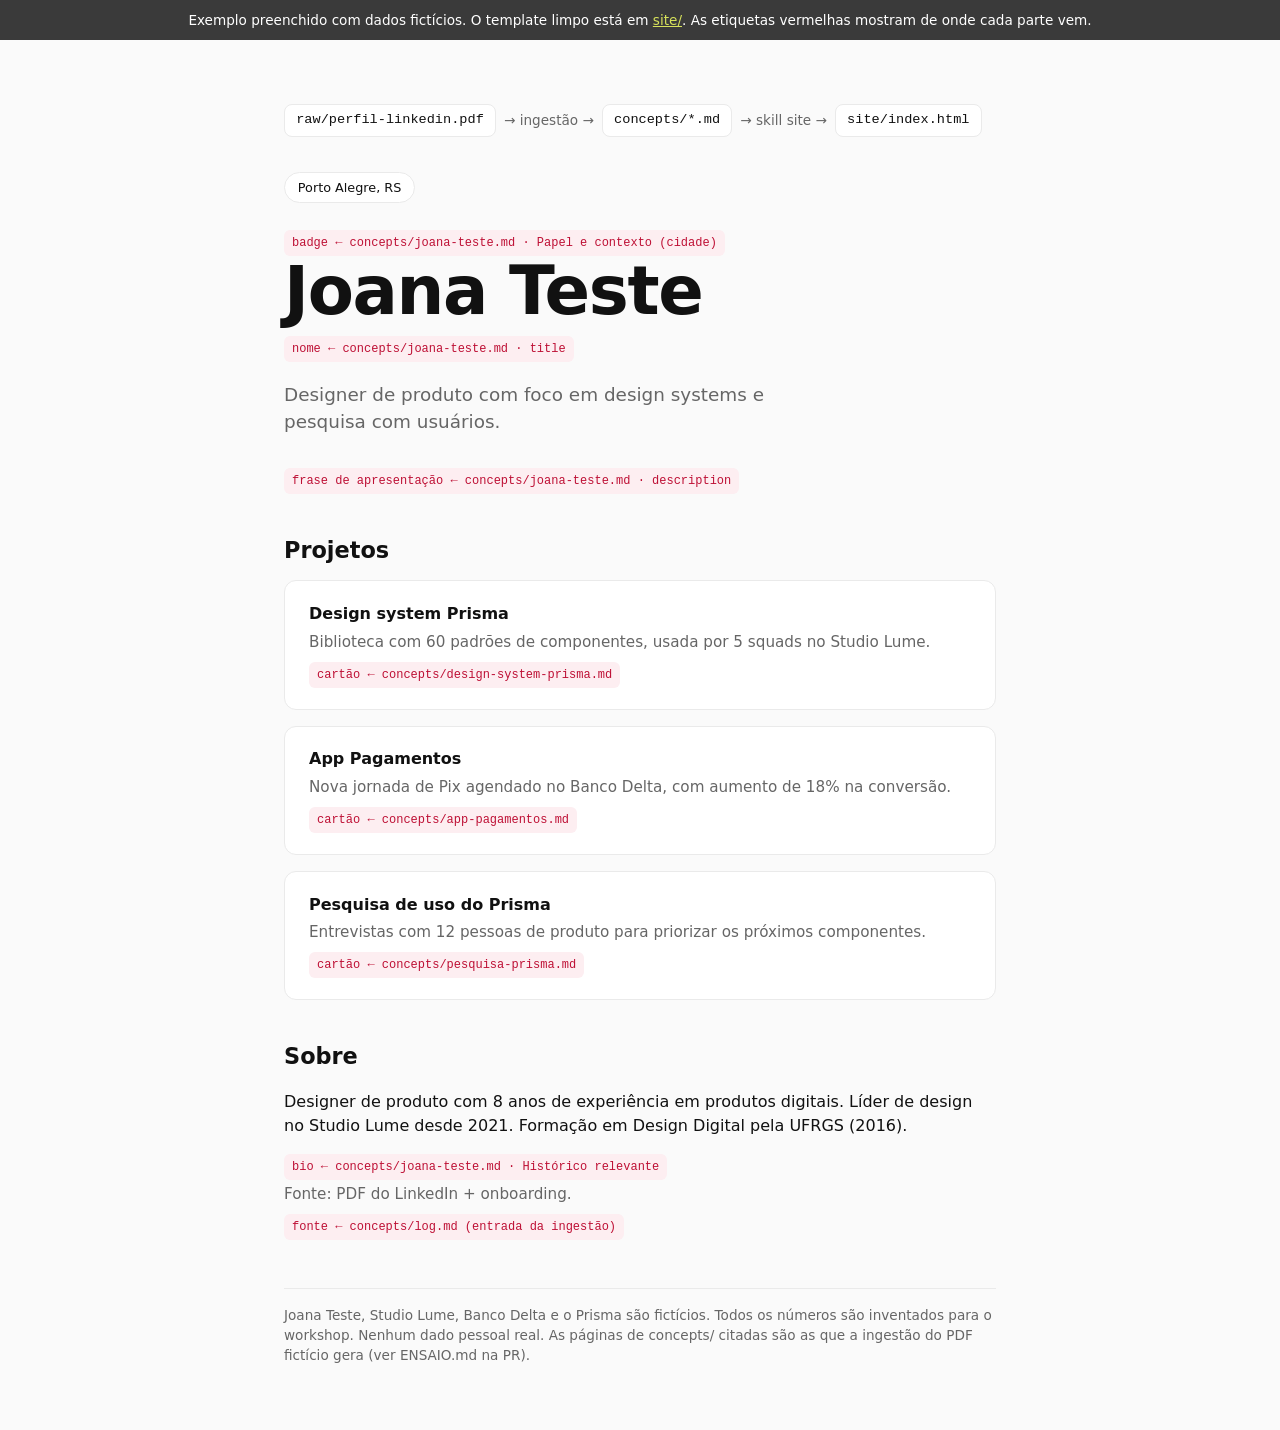
==== site/exemplo/index.html @ 86458315 "Exemplo preenchido com dados ficticios em site/exemplo (template limpo intacto)" ====
<!DOCTYPE html>
<html lang="pt-BR">
<head>
  <meta charset="UTF-8">
  <meta name="viewport" content="width=device-width, initial-scale=1">
  <title>Exemplo preenchido: Joana Teste (fictícia)</title>
  <style>
    :root { --bg:#fafafa; --fg:#111; --muted:#666; --border:#eaeaea; --note:#be1035; --notebg:#fdeef1; }
    * { box-sizing: border-box; }
    body { font-family: system-ui, -apple-system, BlinkMacSystemFont, sans-serif; margin:0; background:var(--bg); color:var(--fg); line-height:1.5; }
    .demo { background:#3a3a3a; color:#fff; font-size:.85rem; padding:.6rem 1rem; text-align:center; }
    .demo a { color:#d7e25b; }
    .container { max-width:760px; margin:0 auto; padding:3rem 1.5rem 4rem; }
    .badge { display:inline-block; font-size:.8rem; padding:.3rem .8rem; border:1px solid var(--border); border-radius:999px; margin-bottom:1.2rem; background:#fff; }
    h1 { font-size:clamp(2.6rem,7vw,4.2rem); font-weight:600; line-height:1.05; margin:0 0 .6rem; letter-spacing:-.02em; }
    .lead { font-size:1.15rem; color:var(--muted); max-width:30em; margin-bottom:2rem; }
    h2 { font-size:1.4rem; margin:2.5rem 0 .8rem; }
    .projects { display:grid; gap:1rem; }
    .card { border:1px solid var(--border); border-radius:12px; padding:1.3rem 1.5rem; background:#fff; }
    .card strong { display:block; margin-bottom:.3rem; }
    .muted { color:var(--muted); font-size:.95rem; margin:.2rem 0 0; }
    .src { display:block; margin-top:.5rem; font-size:.75rem; color:var(--note); background:var(--notebg); border-radius:6px; padding:.25rem .5rem; font-family:ui-monospace,Menlo,monospace; width:fit-content; }
    .flow { display:flex; flex-wrap:wrap; gap:.5rem; align-items:center; font-size:.85rem; margin:1rem 0 2.2rem; }
    .flow span { background:#fff; border:1px solid var(--border); border-radius:8px; padding:.35rem .7rem; font-family:ui-monospace,Menlo,monospace; }
    .flow i { color:var(--muted); font-style:normal; }
    footer { margin-top:3rem; font-size:.85rem; color:var(--muted); border-top:1px solid var(--border); padding-top:1rem; }
  </style>
</head>
<body>
  <div class="demo">Exemplo preenchido com dados fictícios. O template limpo está em <a href="../">site/</a>. As etiquetas vermelhas mostram de onde cada parte vem.</div>
  <div class="container">
    <div class="flow">
      <span>raw/perfil-linkedin.pdf</span><i>→ ingestão →</i><span>concepts/*.md</span><i>→ skill site →</i><span>site/index.html</span>
    </div>

    <span class="badge">Porto Alegre, RS</span>
    <span class="src">badge ← concepts/joana-teste.md · Papel e contexto (cidade)</span>
    <h1>Joana Teste</h1>
    <span class="src">nome ← concepts/joana-teste.md · title</span>
    <p class="lead">Designer de produto com foco em design systems e pesquisa com usuários.</p>
    <span class="src">frase de apresentação ← concepts/joana-teste.md · description</span>

    <h2>Projetos</h2>
    <div class="projects">
      <div class="card">
        <strong>Design system Prisma</strong>
        <p class="muted">Biblioteca com 60 padrões de componentes, usada por 5 squads no Studio Lume.</p>
        <span class="src">cartão ← concepts/design-system-prisma.md</span>
      </div>
      <div class="card">
        <strong>App Pagamentos</strong>
        <p class="muted">Nova jornada de Pix agendado no Banco Delta, com aumento de 18% na conversão.</p>
        <span class="src">cartão ← concepts/app-pagamentos.md</span>
      </div>
      <div class="card">
        <strong>Pesquisa de uso do Prisma</strong>
        <p class="muted">Entrevistas com 12 pessoas de produto para priorizar os próximos componentes.</p>
        <span class="src">cartão ← concepts/pesquisa-prisma.md</span>
      </div>
    </div>

    <h2>Sobre</h2>
    <p>Designer de produto com 8 anos de experiência em produtos digitais. Líder de design no Studio Lume desde 2021. Formação em Design Digital pela UFRGS (2016).</p>
    <span class="src">bio ← concepts/joana-teste.md · Histórico relevante</span>
    <p class="muted">Fonte: PDF do LinkedIn + onboarding.</p>
    <span class="src">fonte ← concepts/log.md (entrada da ingestão)</span>

    <footer>Joana Teste, Studio Lume, Banco Delta e o Prisma são fictícios. Todos os números são inventados para o workshop. Nenhum dado pessoal real. As páginas de concepts/ citadas são as que a ingestão do PDF fictício gera (ver ENSAIO.md na PR).</footer>
  </div>
</body>
</html>
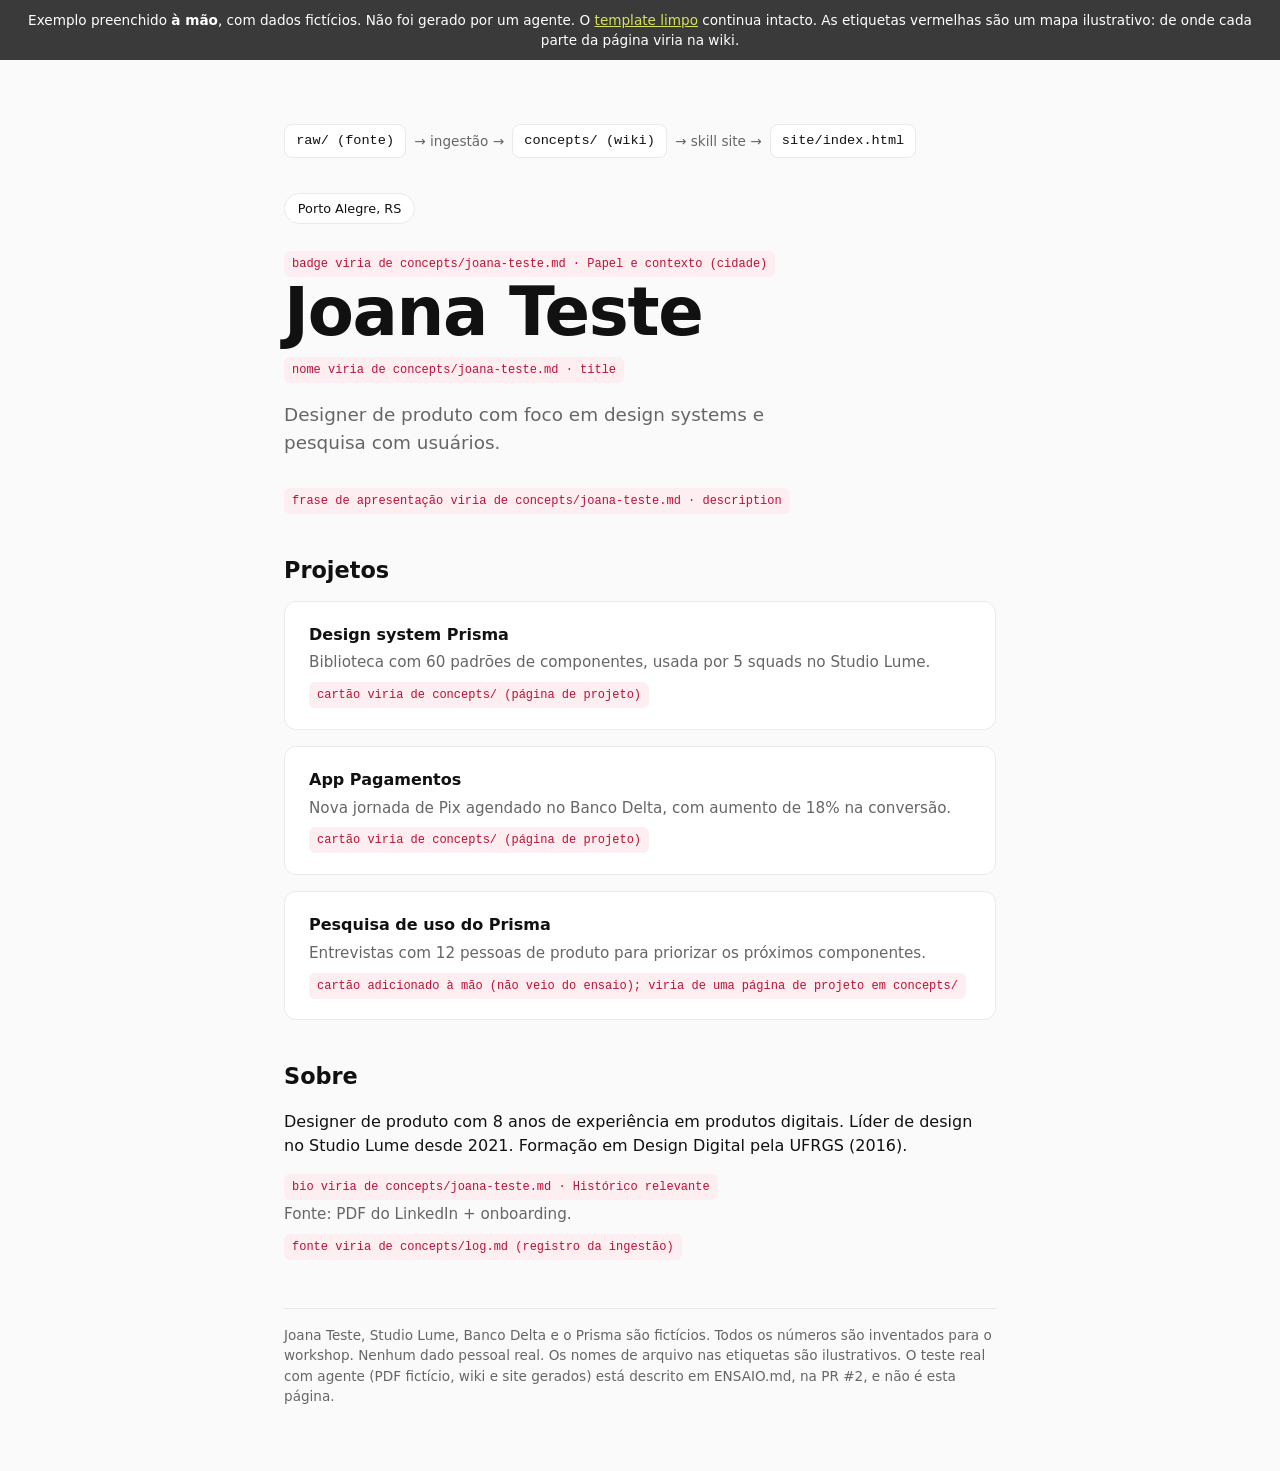
==== commit d7b3ae81: "Exemplo: rotulos como mapa ilustrativo, feito a mao" ====
--- a/site/exemplo/index.html
+++ b/site/exemplo/index.html
@@ -27,45 +27,45 @@
   </style>
 </head>
 <body>
-  <div class="demo">Exemplo preenchido com dados fictícios. O template limpo está em <a href="../">site/</a>. As etiquetas vermelhas mostram de onde cada parte vem.</div>
+  <div class="demo">Exemplo preenchido <b>à mão</b>, com dados fictícios. Não foi gerado por um agente. O <a href="https://eusouakell.github.io/wiki-seed/">template limpo</a> continua intacto. As etiquetas vermelhas são um mapa ilustrativo: de onde cada parte da página viria na wiki.</div>
   <div class="container">
     <div class="flow">
-      <span>raw/perfil-linkedin.pdf</span><i>→ ingestão →</i><span>concepts/*.md</span><i>→ skill site →</i><span>site/index.html</span>
+      <span>raw/ (fonte)</span><i>→ ingestão →</i><span>concepts/ (wiki)</span><i>→ skill site →</i><span>site/index.html</span>
     </div>
 
     <span class="badge">Porto Alegre, RS</span>
-    <span class="src">badge ← concepts/joana-teste.md · Papel e contexto (cidade)</span>
+    <span class="src">badge viria de concepts/joana-teste.md · Papel e contexto (cidade)</span>
     <h1>Joana Teste</h1>
-    <span class="src">nome ← concepts/joana-teste.md · title</span>
+    <span class="src">nome viria de concepts/joana-teste.md · title</span>
     <p class="lead">Designer de produto com foco em design systems e pesquisa com usuários.</p>
-    <span class="src">frase de apresentação ← concepts/joana-teste.md · description</span>
+    <span class="src">frase de apresentação viria de concepts/joana-teste.md · description</span>
 
     <h2>Projetos</h2>
     <div class="projects">
       <div class="card">
         <strong>Design system Prisma</strong>
         <p class="muted">Biblioteca com 60 padrões de componentes, usada por 5 squads no Studio Lume.</p>
-        <span class="src">cartão ← concepts/design-system-prisma.md</span>
+        <span class="src">cartão viria de concepts/ (página de projeto)</span>
       </div>
       <div class="card">
         <strong>App Pagamentos</strong>
         <p class="muted">Nova jornada de Pix agendado no Banco Delta, com aumento de 18% na conversão.</p>
-        <span class="src">cartão ← concepts/app-pagamentos.md</span>
+        <span class="src">cartão viria de concepts/ (página de projeto)</span>
       </div>
       <div class="card">
         <strong>Pesquisa de uso do Prisma</strong>
         <p class="muted">Entrevistas com 12 pessoas de produto para priorizar os próximos componentes.</p>
-        <span class="src">cartão ← concepts/pesquisa-prisma.md</span>
+        <span class="src">cartão adicionado à mão (não veio do ensaio); viria de uma página de projeto em concepts/</span>
       </div>
     </div>
 
     <h2>Sobre</h2>
     <p>Designer de produto com 8 anos de experiência em produtos digitais. Líder de design no Studio Lume desde 2021. Formação em Design Digital pela UFRGS (2016).</p>
-    <span class="src">bio ← concepts/joana-teste.md · Histórico relevante</span>
+    <span class="src">bio viria de concepts/joana-teste.md · Histórico relevante</span>
     <p class="muted">Fonte: PDF do LinkedIn + onboarding.</p>
-    <span class="src">fonte ← concepts/log.md (entrada da ingestão)</span>
+    <span class="src">fonte viria de concepts/log.md (registro da ingestão)</span>
 
-    <footer>Joana Teste, Studio Lume, Banco Delta e o Prisma são fictícios. Todos os números são inventados para o workshop. Nenhum dado pessoal real. As páginas de concepts/ citadas são as que a ingestão do PDF fictício gera (ver ENSAIO.md na PR).</footer>
+    <footer>Joana Teste, Studio Lume, Banco Delta e o Prisma são fictícios. Todos os números são inventados para o workshop. Nenhum dado pessoal real. Os nomes de arquivo nas etiquetas são ilustrativos. O teste real com agente (PDF fictício, wiki e site gerados) está descrito em ENSAIO.md, na PR #2, e não é esta página.</footer>
   </div>
 </body>
 </html>
